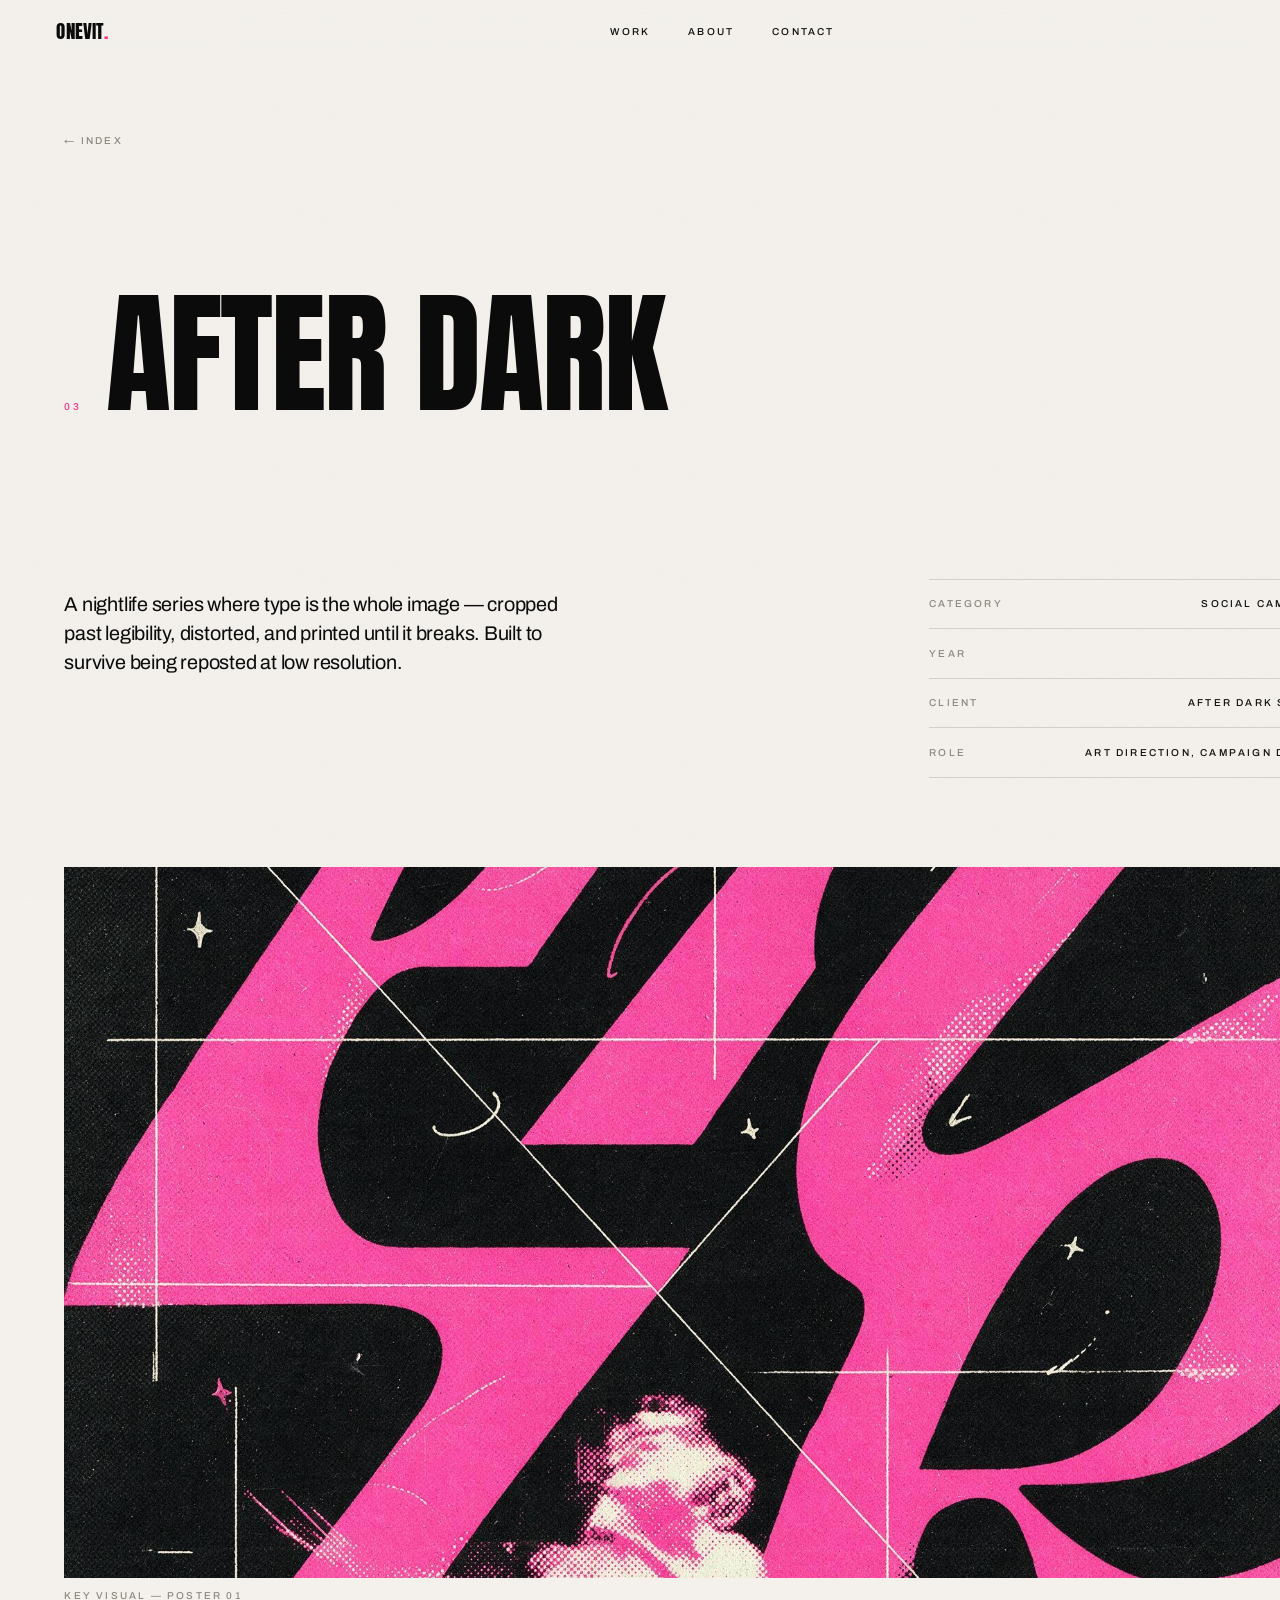
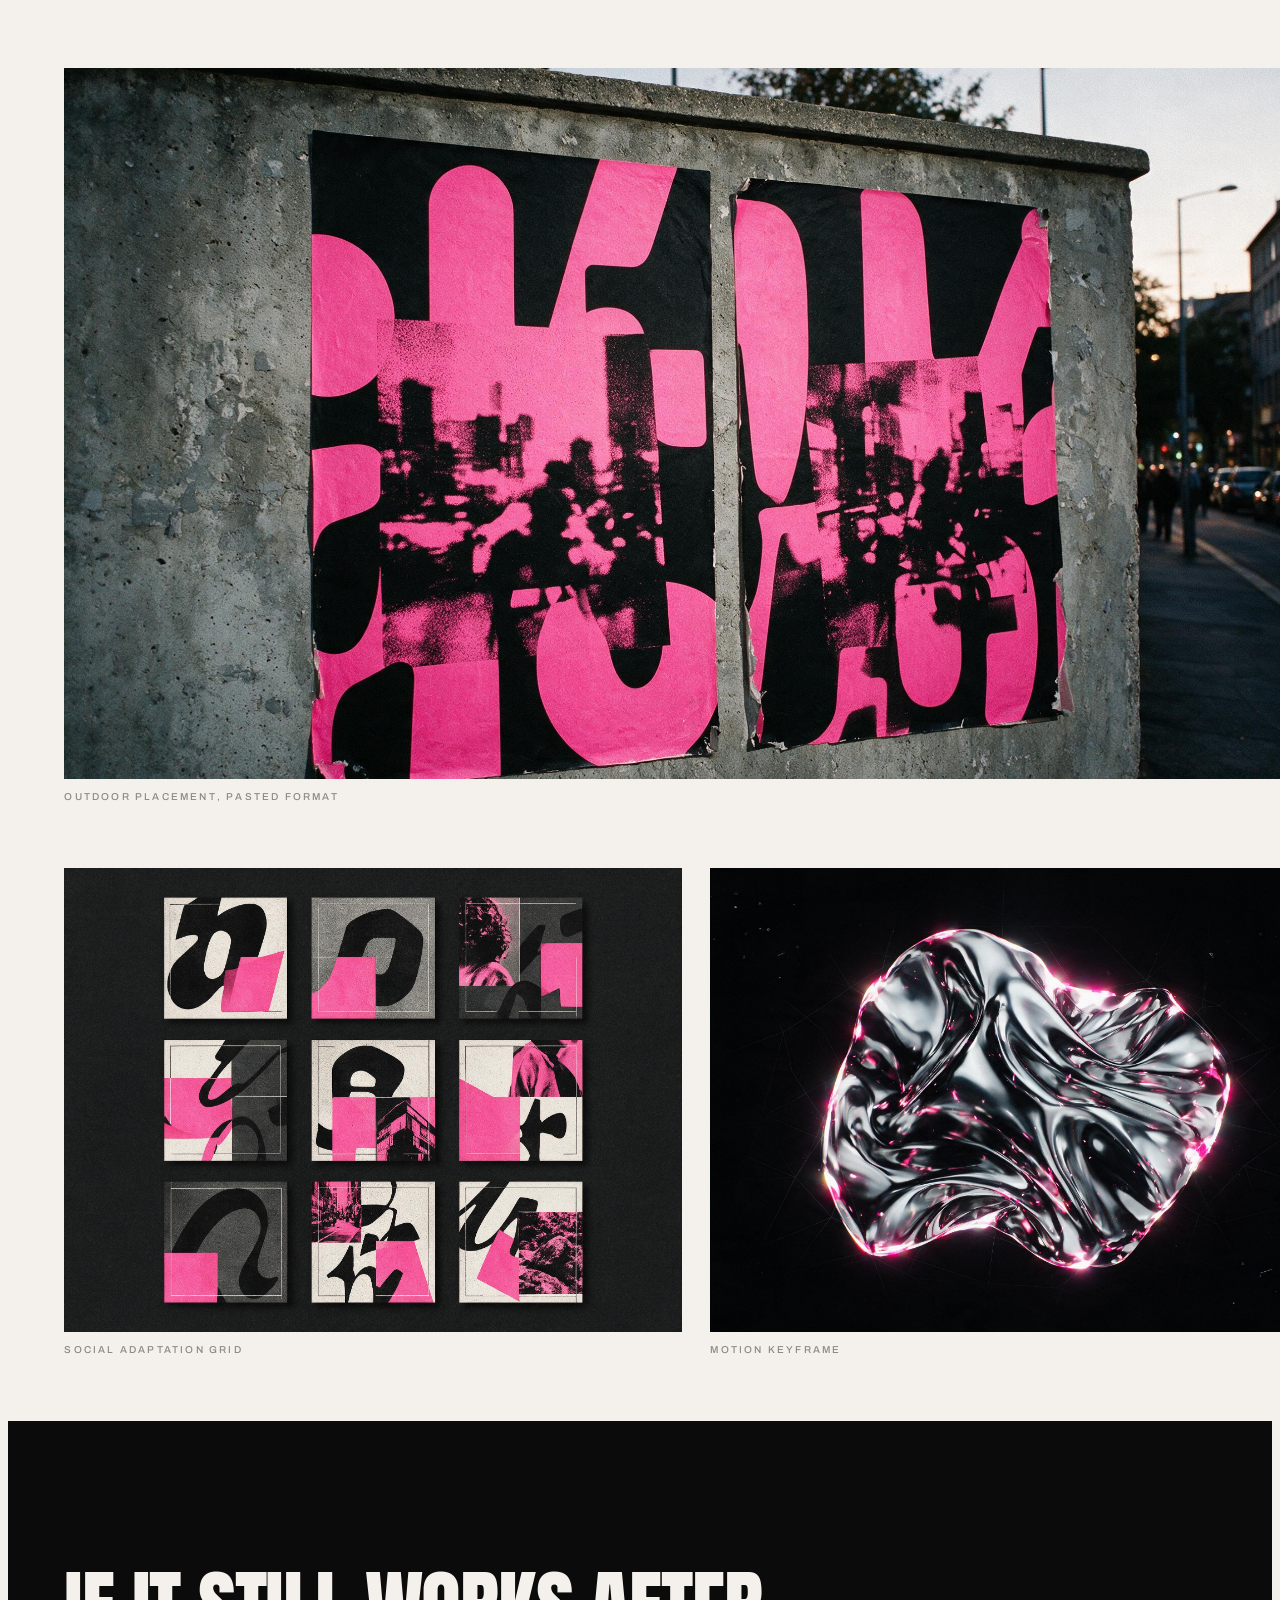
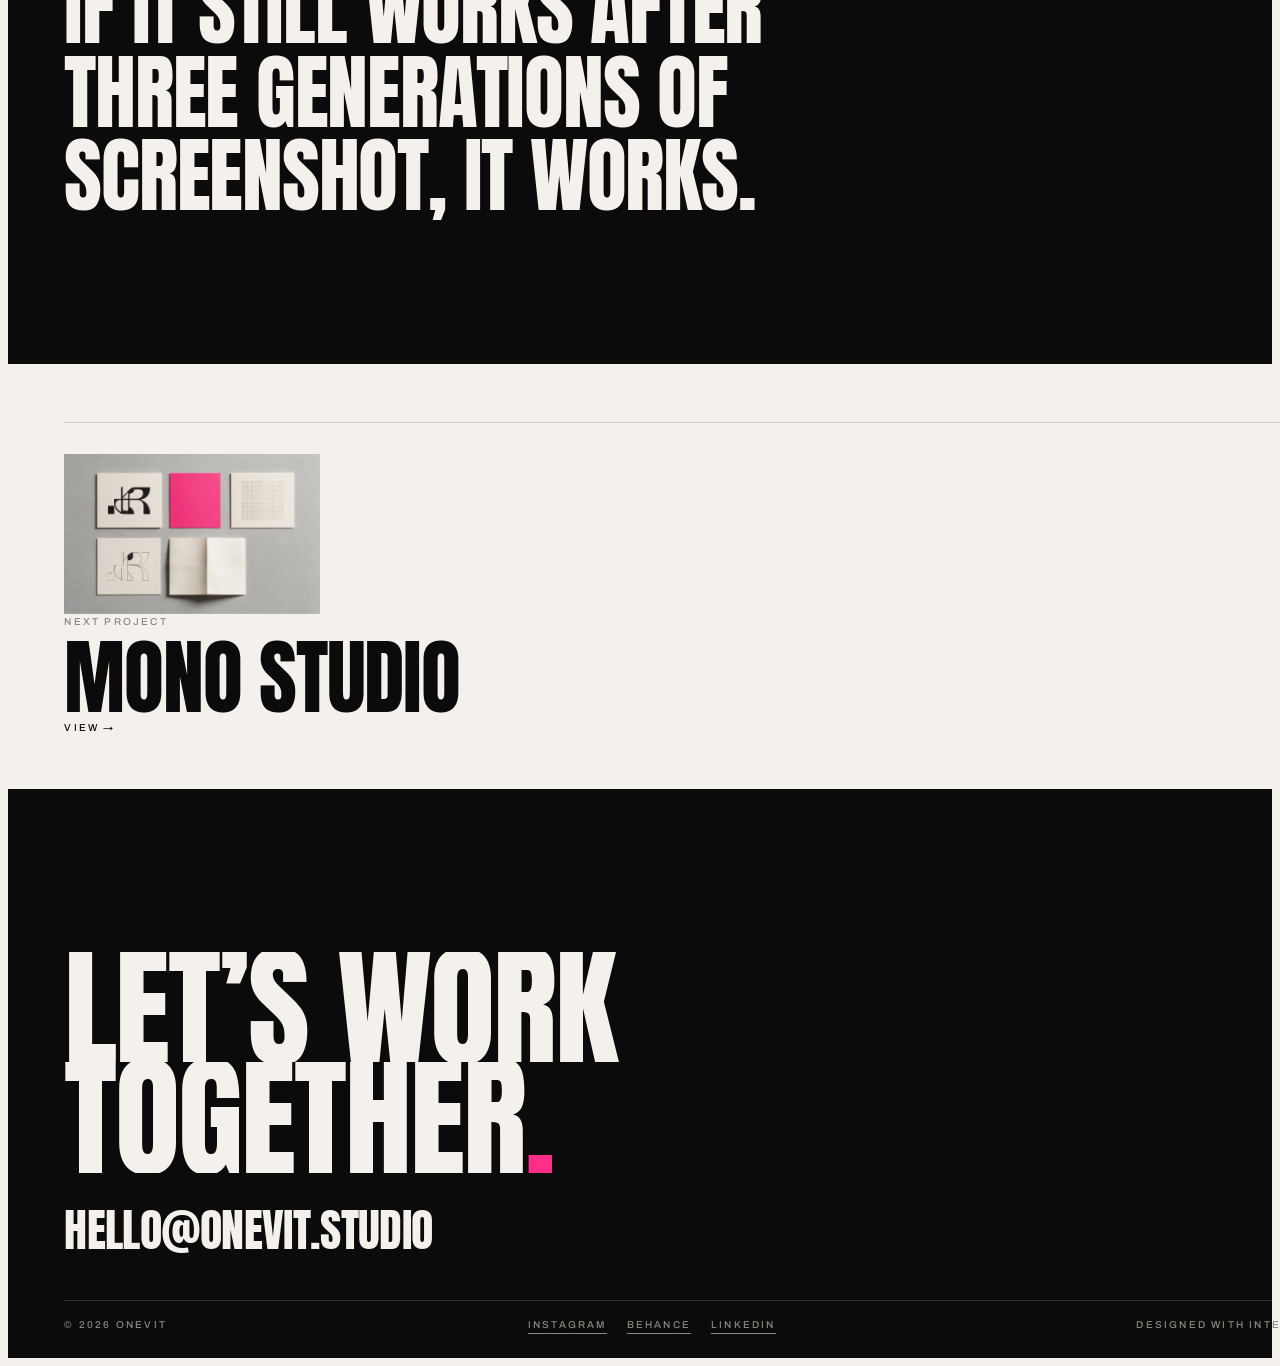
==== pages/work/after-dark/index.html @ bf9595f2 "Initial commit: Onevit portfolio ready for Vercel deployment Fixed prefers-reduced-motion curtain ov" ====
<!DOCTYPE html>
<html lang="en"><head>
<meta charset="utf-8">
<meta name="viewport" content="width=device-width,initial-scale=1">
<title>After Dark — Social Campaign — Onevit</title>
<meta name="description" content="A nightlife series where type is the whole image — cropped past legibility, distorted, and printed until it breaks. Built to survive being reposted at low resolution.">
<link rel="preconnect" href="https://fonts.googleapis.com">
<link rel="preconnect" href="https://fonts.gstatic.com" crossorigin="">
<link href="https://fonts.googleapis.com/css2?family=Archivo:ital,wght@0,400;0,500;0,600;1,400&amp;family=Anton&amp;display=swap" rel="stylesheet">
<style>
:root{
  --paper:#F4F1EC;
  --paper-2:#EBE7E0;
  --ink:#0B0B0B;
  --char:#171716;
  --grey:#8C8880;
  --grey-2:#B9B4AC;
  --pink:#FF2E88;
  --line:rgba(11,11,11,.14);
  --line-dark:rgba(244,241,236,.16);
  --ease:cubic-bezier(.16,1,.3,1);
}

html{ -webkit-font-smoothing:antialiased; text-rendering:optimizeLegibility; }
body{
  background:var(--paper);
  color:var(--ink);
  font-family:'Archivo',system-ui,sans-serif;
  font-size:15px;
  line-height:1.55;
  overflow-x:hidden;
}
a{ color:inherit; text-decoration:inherit; }

/* ---------- type ---------- */
.display{
  font-family:'Anton',Impact,sans-serif;
  font-weight:400;
  text-transform:uppercase;
  line-height:.82;
  letter-spacing:-.015em;
}
.mono{
  font-family:'Archivo',sans-serif;
  font-size:10px;
  letter-spacing:.22em;
  text-transform:uppercase;
  font-weight:500;
}
.lede{ font-size:clamp(17px,1.55vw,23px); line-height:1.45; letter-spacing:-.011em; }
.dim{ color:var(--grey); }
.pink{ color:var(--pink); }

/* fluid display sizes */
.d-hero{ font-size:clamp(64px,15.2vw,250px); }
.d-xl  { font-size:clamp(46px,10.5vw,168px); }
.d-lg  { font-size:clamp(34px,6.4vw,104px); }
.d-md  { font-size:clamp(26px,3.6vw,58px); }

.rule{ height:1px; background:var(--line); border:0; }
.on-dark .rule{ background:var(--line-dark); }

/* ---------- shell ---------- */
.shell{ width:100%; max-width:1680px; margin:0 auto; padding-left:clamp(18px,4.4vw,72px); padding-right:clamp(18px,4.4vw,72px); }

/* ================================================================
   LAYOUT UTILITIES
   The markup is authored against a Tailwind-style utility API, but
   only preflight is injected — the utilities themselves are not.
   This layer implements exactly the classes used in index.html.
   ================================================================ */

/* display */
.block{ display:block; }
.hidden{ display:none; }
.flex{ display:flex; }
.grid{ display:grid; }
.flex-col{ flex-direction:column; }
.flex-wrap{ flex-wrap:wrap; }

/* alignment */
.items-center{ align-items:center; }
.items-baseline{ align-items:baseline; }
.items-end{ align-items:flex-end; }
.justify-between{ justify-content:space-between; }
.justify-center{ justify-content:center; }
.self-end{ align-self:flex-end; }

/* grid */
.grid-cols-12{ grid-template-columns:repeat(12,minmax(0,1fr)); }
.grid-cols-2{ grid-template-columns:repeat(2,minmax(0,1fr)); }
.col-span-6{ grid-column:span 6/span 6; }
.col-span-12{ grid-column:1/-1; }

/* position */
.fixed{ position:fixed; }
.absolute{ position:absolute; }
.inset-0{ top:0; right:0; bottom:0; left:0; }
.z-\[90\]{ z-index:90; }

/* Prevent grid/flex children from forcing horizontal overflow:
   min-width:auto on an item lets long words push past the track. */
.grid > *, .flex > *{ min-width:0; }

/* ---------- responsive: >=768px ---------- */
@media (min-width:768px){
  .md\:block{ display:block; }
  .md\:flex{ display:flex; }
  .md\:hidden{ display:none; }
  .md\:items-end{ align-items:flex-end; }
  .md\:justify-end{ justify-content:flex-end; }
  .md\:self-end{ align-self:flex-end; }

  .md\:grid-cols-3{ grid-template-columns:repeat(3,minmax(0,1fr)); }

  .md\:col-span-1{ grid-column:span 1/span 1; }
  .md\:col-span-2{ grid-column:span 2/span 2; }
  .md\:col-span-3{ grid-column:span 3/span 3; }
  .md\:col-span-4{ grid-column:span 4/span 4; }
  .md\:col-span-5{ grid-column:span 5/span 5; }
  .md\:col-span-6{ grid-column:span 6/span 6; }
  .md\:col-span-7{ grid-column:span 7/span 7; }
  .md\:col-span-8{ grid-column:span 8/span 8; }
  .md\:col-span-9{ grid-column:span 9/span 9; }

  .md\:col-start-7{ grid-column-start:7; }
  .md\:col-start-9{ grid-column-start:9; }
}

/* ---------- nav ---------- */
.nav{
  position:fixed; top:0; left:0; right:0; z-index:80;
  backdrop-filter:saturate(1.1) blur(14px);
  -webkit-backdrop-filter:saturate(1.1) blur(14px);
  background:rgba(244,241,236,.72);
  border-bottom:1px solid transparent;
  transition:background .5s var(--ease), border-color .5s var(--ease), color .5s var(--ease);
}
.nav.scrolled{ border-bottom-color:var(--line); }
.nav.on-dark-nav{ background:rgba(11,11,11,.66); color:var(--paper); }
.nav.on-dark-nav.scrolled{ border-bottom-color:var(--line-dark); }
.nav a{ position:relative; }
.nav .navlink::after{
  content:''; position:absolute; left:0; bottom:-3px; height:1px; width:100%;
  background:currentColor; transform:scaleX(0); transform-origin:right;
  transition:transform .55s var(--ease);
}
.nav .navlink:hover::after{ transform:scaleX(1); transform-origin:left; }

.dot{ width:6px; height:6px; border-radius:50%; background:var(--pink); display:inline-block; }
.dot-pulse{ animation:pulse 2.4s ease-in-out infinite; }
@keyframes pulse{ 0%,100%{ opacity:1; transform:scale(1);} 50%{ opacity:.35; transform:scale(.78);} }

/* ---------- reveal ---------- */
.rv{ opacity:0; transform:translateY(26px); transition:opacity 1s var(--ease), transform 1s var(--ease); }
.rv.in{ opacity:1; transform:none; }
.rv-d1{ transition-delay:.08s } .rv-d2{ transition-delay:.16s } .rv-d3{ transition-delay:.24s } .rv-d4{ transition-delay:.32s }

/* masked line reveal */
.mask{ overflow:hidden; display:block; }
.mask > span{ display:block; transform:translateY(105%); transition:transform 1.15s var(--ease); }
.mask.in > span, .in > .mask > span{ transform:none; }

/* image reveal: curtain wipe */
.imgwrap{ position:relative; overflow:hidden; background:var(--paper-2); }
.imgwrap::after{
  content:''; position:absolute; inset:0; background:var(--paper);
  transform-origin:bottom; transform:scaleY(1); z-index:2;
  transition:transform 1.25s var(--ease);
}
.on-dark .imgwrap::after{ background:var(--ink); }
.imgwrap.in::after{ transform:scaleY(0); }
.imgwrap img{ display:block; width:100%; height:100%; object-fit:cover; transform:scale(1.08); transition:transform 1.6s var(--ease); }
.imgwrap.in img{ transform:scale(1); }

/* ---------- project hover ---------- */
.proj{ display:block; text-decoration:none; color:inherit; }
.proj .imgwrap img{ will-change:transform; }
.proj:hover .imgwrap.in img{ transform:scale(1.045); transition:transform 1.1s var(--ease); }
.proj .meta-line{ transition:color .5s var(--ease), transform .6s var(--ease); }
.proj:hover .p-title{ color:var(--pink); }
.proj .p-title{ transition:color .45s var(--ease); }
.proj .arr{ display:inline-block; transition:transform .6s var(--ease); }
.proj:hover .arr{ transform:translateX(9px); }

/* ---------- custom cursor ---------- */
.cursor{
  position:fixed; top:0; left:0; z-index:200; pointer-events:none;
  width:86px; height:86px; margin:-43px 0 0 -43px; border-radius:50%;
  background:var(--pink); color:#fff;
  display:flex; align-items:center; justify-content:center;
  font-family:'Archivo',sans-serif; font-size:10px; letter-spacing:.2em; font-weight:600;
  opacity:0; transform:translate3d(-100px,-100px,0) scale(0);
  transition:opacity .4s var(--ease), background .4s var(--ease);
}
.cursor.on{ opacity:1; }
@media (hover:none),(max-width:900px){ .cursor{ display:none !important; } }

/* ---------- services list ---------- */
.svc{ position:relative; display:block; border-top:1px solid var(--line-dark); }
.svc:last-child{ border-bottom:1px solid var(--line-dark); }
.svc .svc-title{ transition:transform .7s var(--ease), color .5s var(--ease); }
.svc:hover .svc-title{ transform:translateX(clamp(10px,2vw,34px)); color:var(--pink); }
.svc .svc-prev{
  position:absolute; right:clamp(10px,5vw,90px); top:50%; width:230px; height:150px;
  transform:translateY(-50%) scale(.9) rotate(-3deg); opacity:0; pointer-events:none;
  transition:opacity .5s var(--ease), transform .7s var(--ease); overflow:hidden; z-index:3;
}
.svc:hover .svc-prev{ opacity:1; transform:translateY(-50%) scale(1) rotate(-2deg); }
.svc .svc-prev img{ width:100%; height:100%; object-fit:cover; display:block; }
.svc .svc-prev::after{ display:none; }
@media (max-width:900px){ .svc .svc-prev{ display:none; } }

/* ---------- marquee ---------- */
.marq{ display:flex; width:max-content; animation:marq 42s linear infinite; }
.marq:hover{ animation-play-state:paused; }
@keyframes marq{ to{ transform:translateX(-50%); } }

/* ---------- misc ---------- */
.link-u{ position:relative; text-decoration:none; }
.link-u::after{
  content:''; position:absolute; left:0; bottom:-2px; height:1px; width:100%;
  background:currentColor; transform:scaleX(1); transform-origin:left;
  transition:transform .5s var(--ease);
}
.link-u:hover::after{ transform:scaleX(0); transform-origin:right; }

.grain{ position:fixed; inset:0; z-index:150; pointer-events:none; opacity:.045; mix-blend-mode:multiply;
  background-image:url("data:image/svg+xml,%3Csvg xmlns='http://www.w3.org/2000/svg' width='180' height='180'%3E%3Cfilter id='n'%3E%3CfeTurbulence type='fractalNoise' baseFrequency='.85' numOctaves='3'/%3E%3C/filter%3E%3Crect width='100%25' height='100%25' filter='url(%23n)'/%3E%3C/svg%3E"); }

::selection{ background:var(--pink); color:#fff; }

/* Fail-safe: if JS/IntersectionObserver never runs, content must still be visible.
   .js class is added by main.js immediately; without it everything renders open. */
html:not(.js) .rv{ opacity:1; transform:none; }
html:not(.js) .mask > span{ transform:none; }
html:not(.js) .imgwrap::after{ transform:scaleY(0); }
html:not(.js) .imgwrap img{ transform:none; }

/* next-project row: stop title and CTA colliding */
.nextrow .nextcta{ white-space:nowrap; flex:none; }
.nextrow .p-title{ display:block; line-height:.92; }
.nextrow{ flex-wrap:nowrap; gap:clamp(16px,2.8vw,40px); align-items:center; }
.nextrow .nextthumb{ display:block; flex:0 0 auto; width:clamp(132px,20vw,264px); }
.nextrow .nexttext{ flex:1 1 auto; min-width:0; }
.nextrow .nextthumb .imgwrap{ width:100%; background:var(--paper-2); }
.on-dark .nextrow .nextthumb .imgwrap{ background:#1d1d1c; }
.nextrow .nextthumb img{ width:100%; height:100%; object-fit:cover; display:block; }
@media (max-width:560px){ .nextrow{ flex-wrap:wrap; } .nextrow .nextthumb{ width:100%; } }


/* display text that wraps to several lines needs real leading */
.d-flow{ line-height:1.02; }

@media (prefers-reduced-motion:reduce){
  .imgwrap::after{ transition:none !important; transform:scaleY(0) !important; }
  .marq{ animation:none; }
}

</style>
<link rel="stylesheet" href="https://cdn.moda.app/runtime-libs/lenis-1.3.23/lenis.css">
<style data-moda-export-fonts="true">@font-face { font-family: 'Archivo'; src: url("../../../fonts/archivo-thin.ttf") format("truetype"); font-style: normal; font-weight: 100; font-display: swap; }
@font-face { font-family: 'Archivo'; src: url("../../../fonts/archivo-thinitalic.ttf") format("truetype"); font-style: italic; font-weight: 100; font-display: swap; }
@font-face { font-family: 'Archivo'; src: url("../../../fonts/archivo-extralight.ttf") format("truetype"); font-style: normal; font-weight: 200; font-display: swap; }
@font-face { font-family: 'Archivo'; src: url("../../../fonts/archivo-extralightitalic.ttf") format("truetype"); font-style: italic; font-weight: 200; font-display: swap; }
@font-face { font-family: 'Archivo'; src: url("../../../fonts/archivo-light.ttf") format("truetype"); font-style: normal; font-weight: 300; font-display: swap; }
@font-face { font-family: 'Archivo'; src: url("../../../fonts/archivo-lightitalic.ttf") format("truetype"); font-style: italic; font-weight: 300; font-display: swap; }
@font-face { font-family: 'Archivo'; src: url("../../../fonts/archivo-regular.ttf") format("truetype"); font-style: normal; font-weight: 400; font-display: swap; }
@font-face { font-family: 'Archivo'; src: url("../../../fonts/archivo-italic.ttf") format("truetype"); font-style: italic; font-weight: 400; font-display: swap; }
@font-face { font-family: 'Archivo'; src: url("../../../fonts/archivo-medium.ttf") format("truetype"); font-style: normal; font-weight: 500; font-display: swap; }
@font-face { font-family: 'Archivo'; src: url("../../../fonts/archivo-mediumitalic.ttf") format("truetype"); font-style: italic; font-weight: 500; font-display: swap; }
@font-face { font-family: 'Archivo'; src: url("../../../fonts/archivo-semibold.ttf") format("truetype"); font-style: normal; font-weight: 600; font-display: swap; }
@font-face { font-family: 'Archivo'; src: url("../../../fonts/archivo-semibolditalic.ttf") format("truetype"); font-style: italic; font-weight: 600; font-display: swap; }
@font-face { font-family: 'Archivo'; src: url("../../../fonts/archivo-bold.ttf") format("truetype"); font-style: normal; font-weight: 700; font-display: swap; }
@font-face { font-family: 'Archivo'; src: url("../../../fonts/archivo-bolditalic.ttf") format("truetype"); font-style: italic; font-weight: 700; font-display: swap; }
@font-face { font-family: 'Archivo'; src: url("../../../fonts/archivo-extrabold.ttf") format("truetype"); font-style: normal; font-weight: 800; font-display: swap; }
@font-face { font-family: 'Archivo'; src: url("../../../fonts/archivo-extrabolditalic.ttf") format("truetype"); font-style: italic; font-weight: 800; font-display: swap; }
@font-face { font-family: 'Archivo'; src: url("../../../fonts/archivo-black.ttf") format("truetype"); font-style: normal; font-weight: 900; font-display: swap; }
@font-face { font-family: 'Archivo'; src: url("../../../fonts/archivo-blackitalic.ttf") format("truetype"); font-style: italic; font-weight: 900; font-display: swap; }
@font-face { font-family: 'Anton'; src: url("../../../fonts/anton-regular.ttf") format("truetype"); font-style: normal; font-weight: 400; font-display: swap; }</style></head>
<body>

<div class="grain"></div>
<div class="cursor">VIEW</div>

<header class="nav">
  <div class="shell flex items-center justify-between" style="height:64px">
    <a href="/" class="display" style="font-size:19px;letter-spacing:.01em">Onevit<span class="pink">.</span></a>
    <nav class="hidden md:flex items-center" style="gap:38px">
      <a href="/#work" class="mono navlink">Work</a>
      <a href="/#about" class="mono navlink">About</a>
      <a href="/#contact" class="mono navlink">Contact</a>
    </nav>
    <div class="flex items-center" style="gap:14px">
      <span class="hidden sm:flex items-center mono" style="gap:8px"><span class="dot dot-pulse"></span> Available for work</span>
      <a href="/" class="md:hidden mono" style="letter-spacing:.2em">Index</a>
    </div>
  </div>
</header>

<section class="shell" style="padding-top:120px;padding-bottom:clamp(26px,3.4vw,50px)">
  <a href="/#work" class="mono dim" style="display:inline-block;margin-bottom:clamp(20px,3vw,44px)">← Index</a>
  <div class="flex items-baseline" style="gap:clamp(14px,2vw,30px);flex-wrap:wrap">
    <span class="mono pink">03</span>
    <h1 class="display d-xl">After Dark</h1>
  </div>
  <div class="grid grid-cols-12" style="gap:clamp(18px,2.6vw,44px);margin-top:clamp(28px,4vw,60px)">
    <div class="col-span-12 md:col-span-6">
      <p class="lede" style="max-width:48ch">A nightlife series where type is the whole image — cropped past legibility, distorted, and printed until it breaks. Built to survive being reposted at low resolution.</p>
    </div>
    <div class="col-span-12 md:col-span-4 md:col-start-9">
      <hr class="rule">
      <div class="flex justify-between mono" style="padding:9px 0"><span class="dim">Category</span><span>Social Campaign</span></div>
      <hr class="rule">
      <div class="flex justify-between mono" style="padding:9px 0"><span class="dim">Year</span><span>2025</span></div>
      <hr class="rule">
      <div class="flex justify-between mono" style="padding:9px 0"><span class="dim">Client</span><span>After Dark Series</span></div>
      <hr class="rule">
      <div class="flex justify-between mono" style="padding:9px 0;gap:16px"><span class="dim">Role</span><span style="text-align:right">Art Direction, Campaign Design</span></div>
      <hr class="rule">
    </div>
  </div>
</section>

<section class="shell" style="padding-top:clamp(20px,3vw,46px)">
<figure style="margin:0 0 clamp(30px,5vw,84px)"><div class="imgwrap" style="aspect-ratio:16/9"><img src="../../../images/b5e12967-811c-4be9-8004-e3dd4ce8ab00.jpg" alt="Key visual — poster 01"></div><figcaption class="mono dim" style="margin-top:10px">Key visual — poster 01</figcaption></figure>
<figure style="margin:0 0 clamp(30px,5vw,84px)"><div class="imgwrap" style="aspect-ratio:16/9"><img src="../../../images/e5fa30bd-385d-4f64-befc-80cc287d498d.jpg" alt="Outdoor placement, pasted format"></div><figcaption class="mono dim" style="margin-top:10px">Outdoor placement, pasted format</figcaption></figure>
<div class="grid grid-cols-12" style="gap:clamp(14px,2.2vw,34px);margin-bottom:clamp(30px,5vw,84px)"><figure class="col-span-12 md:col-span-6" style="margin:0"><div class="imgwrap" style="aspect-ratio:4/3"><img src="../../../images/5c1acd10-02b7-4778-abdd-658936f327f0.jpg" alt="Social adaptation grid"></div><figcaption class="mono dim" style="margin-top:10px">Social adaptation grid</figcaption></figure><figure class="col-span-12 md:col-span-6" style="margin:0"><div class="imgwrap" style="aspect-ratio:4/3"><img src="../../../images/170db924-1c17-42d3-af0c-a8b0bc180ca3.jpg" alt="Motion keyframe"></div><figcaption class="mono dim" style="margin-top:10px">Motion keyframe</figcaption></figure></div>
</section>

<section data-nav="dark" class="on-dark" style="background:var(--ink);color:var(--paper)">
  <div class="shell" style="padding-top:clamp(36px,5vw,72px);padding-bottom:clamp(36px,5vw,72px)">
    <p class="display d-lg d-flow rv" style="max-width:18ch">If it still works after three generations of screenshot, it works.</p>
  </div>
</section>

<section class="shell" style="padding-top:clamp(30px,4vw,60px);padding-bottom:clamp(30px,4vw,60px)">
  <hr class="rule" style="margin-bottom:clamp(18px,2.4vw,34px)">
  <a href="/work/mono-studio" class="proj nextrow flex items-center justify-between" data-cursor="NEXT">
    <span class="nextthumb"><span class="imgwrap in" style="aspect-ratio:16/10;display:block"><img src="../../../images/55382a5c-c7cb-4652-aa53-b24c6d58e9b3.jpg" alt="Monogram construction and identity system" loading="lazy" decoding="async"></span></span>
    <span class="nexttext">
      <span class="mono dim" style="display:block;margin-bottom:10px">Next project</span>
      <span class="display d-lg p-title">Mono Studio</span>
    </span>
    <span class="mono nextcta" style="padding-bottom:12px">View <span class="arr">→</span></span>
  </a>
</section>

<section data-nav="dark" class="on-dark" style="background:var(--ink);color:var(--paper)">
  <div class="shell" style="padding-top:clamp(30px,4vw,60px);padding-bottom:26px">
    <h2 class="display d-xl rv" style="margin-bottom:clamp(22px,3vw,44px)">
      <span class="mask"><span>Let’s work</span></span>
      <span class="mask"><span>together<span class="pink">.</span></span></span>
    </h2>
    <a href="mailto:hello@onevit.studio" class="proj display d-md p-title" data-cursor="MAIL">hello@onevit.studio</a>
    <hr class="rule" style="margin:clamp(30px,4vw,60px) 0 16px">
    <div class="flex flex-wrap items-center justify-between mono" style="gap:14px;color:var(--grey)">
      <span>© <span data-year="">2026</span> Onevit</span>
      <span class="flex" style="gap:20px">
        <a href="#" class="link-u">Instagram</a>
        <a href="#" class="link-u">Behance</a>
        <a href="#" class="link-u">LinkedIn</a>
      </span>
      <span>Designed with intention.</span>
    </div>
  </div>
</section>

<script src="https://cdn.moda.app/runtime-libs/lenis-1.3.23/lenis.min.js"></script>
<script src="../../../assets/main.js"></script>

</body></html>
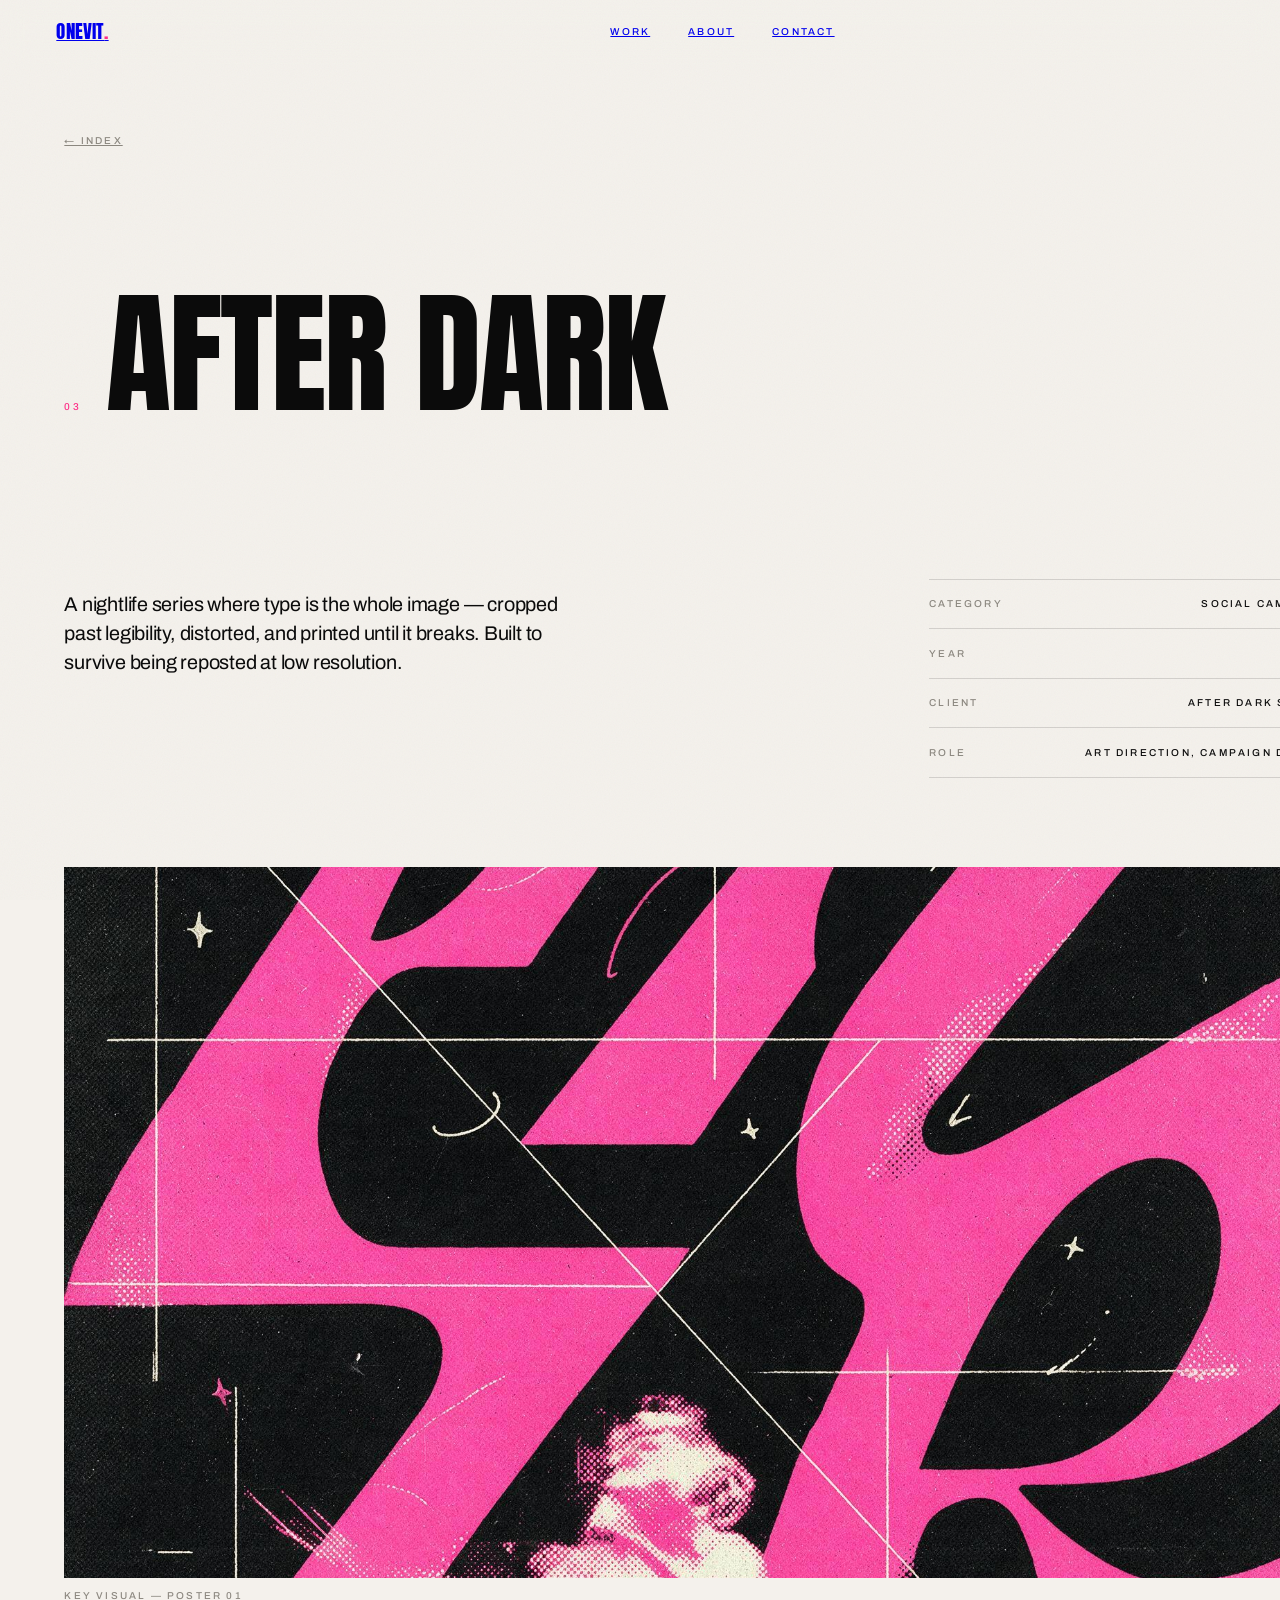
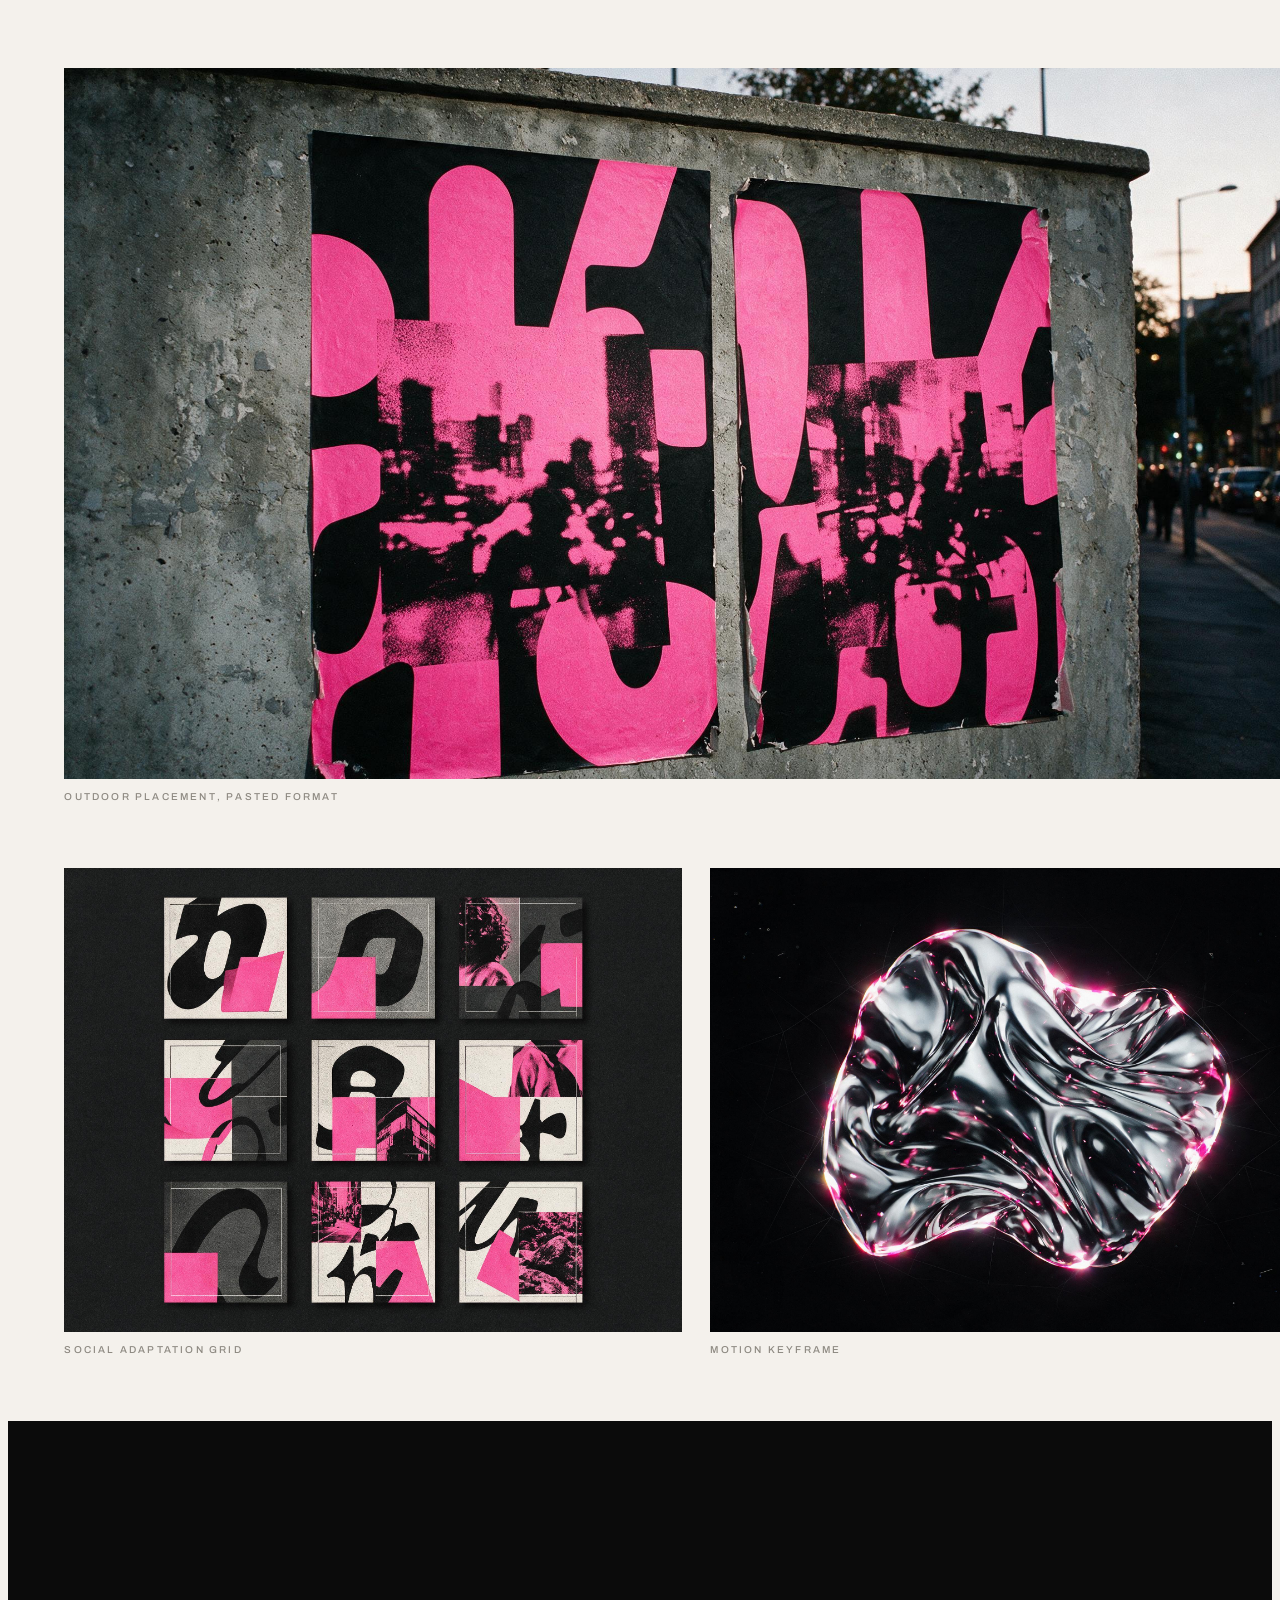
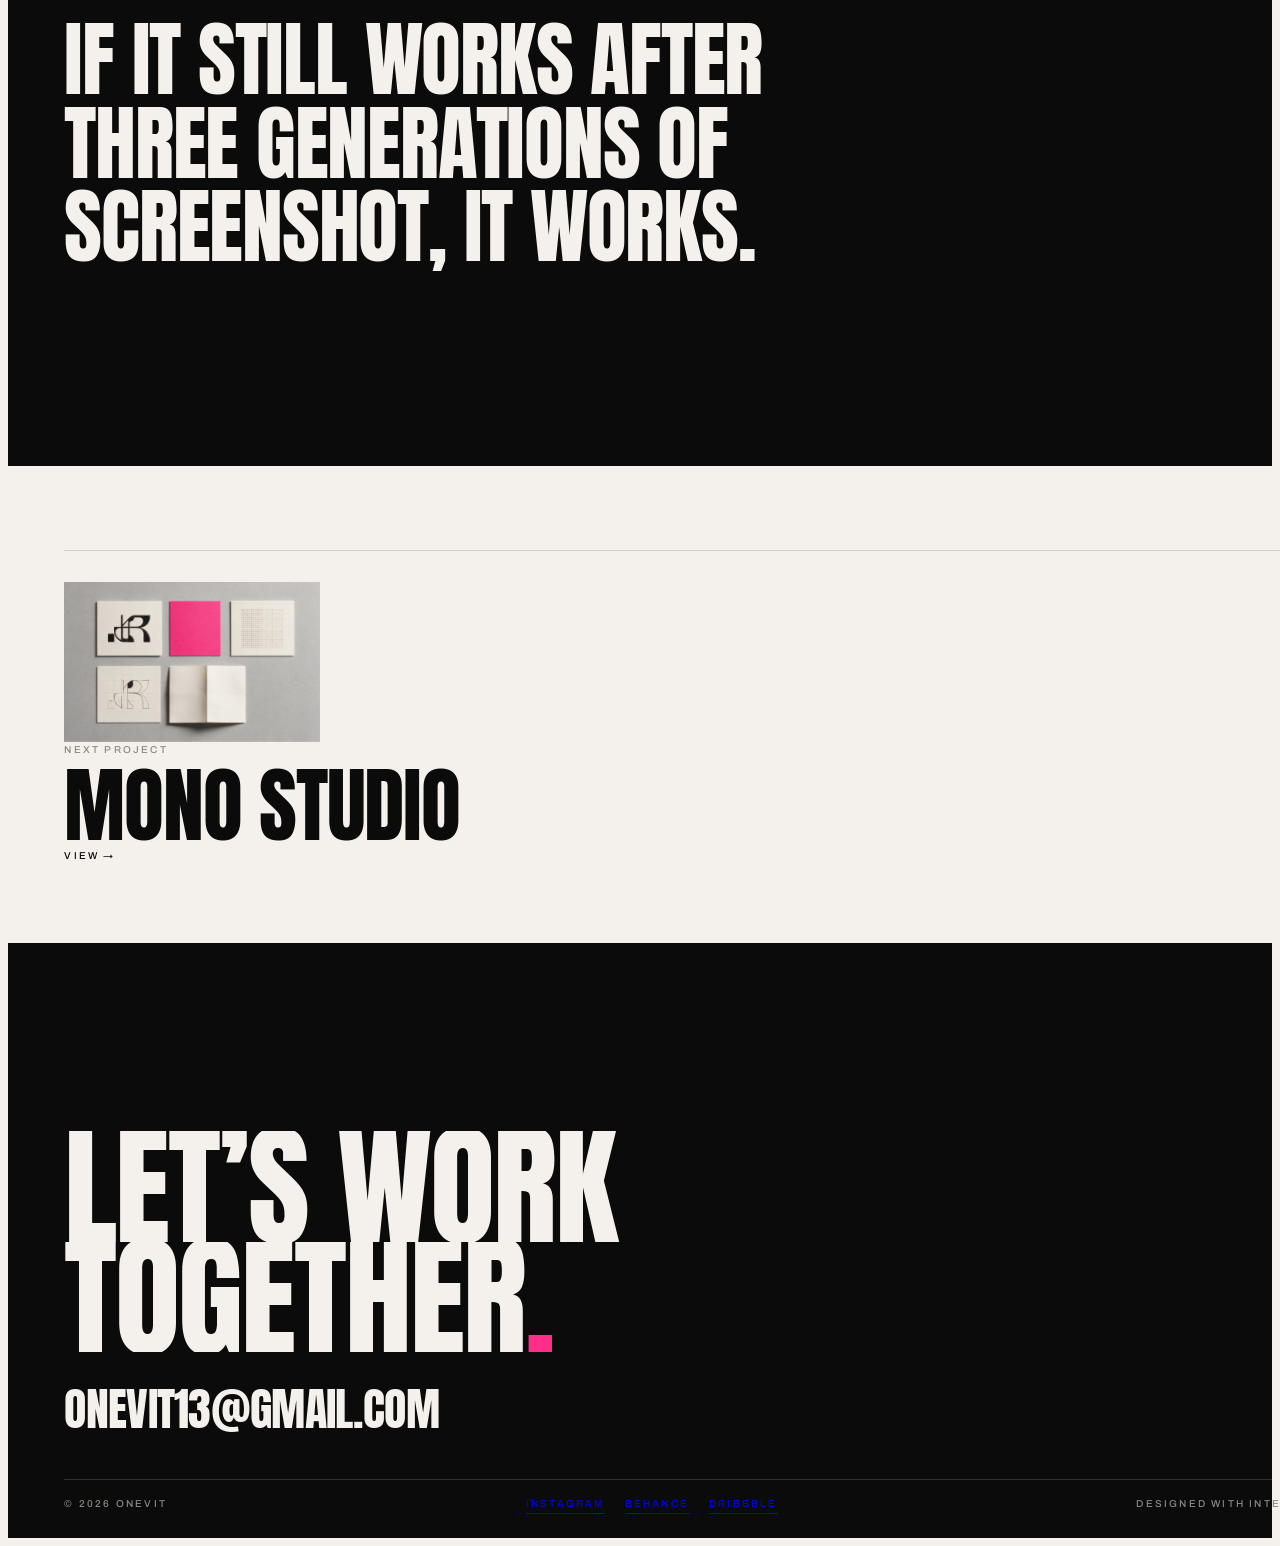
==== commit 8d1d1896: "Update email, social links (Instagram, Behance, Dribbble)" ====
--- a/pages/work/after-dark/index.html
+++ b/pages/work/after-dark/index.html
@@ -30,7 +30,6 @@
   line-height:1.55;
   overflow-x:hidden;
 }
-a{ color:inherit; text-decoration:inherit; }
 
 /* ---------- type ---------- */
 .display{
@@ -253,13 +252,13 @@
 .d-flow{ line-height:1.02; }
 
 @media (prefers-reduced-motion:reduce){
-  .imgwrap::after{ transition:none !important; transform:scaleY(0) !important; }
+  .rv,.mask>span,.imgwrap::after,.imgwrap img{ transition:none !important; opacity:1 !important; transform:none !important; }
   .marq{ animation:none; }
 }
 
 </style>
 <link rel="stylesheet" href="https://cdn.moda.app/runtime-libs/lenis-1.3.23/lenis.css">
-<style data-moda-export-fonts="true">@font-face { font-family: 'Archivo'; src: url("../../../fonts/archivo-thin.ttf") format("truetype"); font-style: normal; font-weight: 100; font-display: swap; }
+<script src="https://cdn.moda.app/runtime-libs/tailwind-browser-4.1.13-index.global.min.js"></script><style data-moda-export-fonts="true">@font-face { font-family: 'Archivo'; src: url("../../../fonts/archivo-thin.ttf") format("truetype"); font-style: normal; font-weight: 100; font-display: swap; }
 @font-face { font-family: 'Archivo'; src: url("../../../fonts/archivo-thinitalic.ttf") format("truetype"); font-style: italic; font-weight: 100; font-display: swap; }
 @font-face { font-family: 'Archivo'; src: url("../../../fonts/archivo-extralight.ttf") format("truetype"); font-style: normal; font-weight: 200; font-display: swap; }
 @font-face { font-family: 'Archivo'; src: url("../../../fonts/archivo-extralightitalic.ttf") format("truetype"); font-style: italic; font-weight: 200; font-display: swap; }
@@ -329,12 +328,12 @@
 </section>
 
 <section data-nav="dark" class="on-dark" style="background:var(--ink);color:var(--paper)">
-  <div class="shell" style="padding-top:clamp(36px,5vw,72px);padding-bottom:clamp(36px,5vw,72px)">
+  <div class="shell" style="padding-top:clamp(56px,9vw,130px);padding-bottom:clamp(56px,9vw,130px)">
     <p class="display d-lg d-flow rv" style="max-width:18ch">If it still works after three generations of screenshot, it works.</p>
   </div>
 </section>
 
-<section class="shell" style="padding-top:clamp(30px,4vw,60px);padding-bottom:clamp(30px,4vw,60px)">
+<section class="shell" style="padding-top:clamp(46px,6vw,90px);padding-bottom:clamp(46px,6vw,90px)">
   <hr class="rule" style="margin-bottom:clamp(18px,2.4vw,34px)">
   <a href="/work/mono-studio" class="proj nextrow flex items-center justify-between" data-cursor="NEXT">
     <span class="nextthumb"><span class="imgwrap in" style="aspect-ratio:16/10;display:block"><img src="../../../images/55382a5c-c7cb-4652-aa53-b24c6d58e9b3.jpg" alt="Monogram construction and identity system" loading="lazy" decoding="async"></span></span>
@@ -347,19 +346,19 @@
 </section>
 
 <section data-nav="dark" class="on-dark" style="background:var(--ink);color:var(--paper)">
-  <div class="shell" style="padding-top:clamp(30px,4vw,60px);padding-bottom:26px">
+  <div class="shell" style="padding-top:clamp(46px,6vw,86px);padding-bottom:26px">
     <h2 class="display d-xl rv" style="margin-bottom:clamp(22px,3vw,44px)">
       <span class="mask"><span>Let’s work</span></span>
       <span class="mask"><span>together<span class="pink">.</span></span></span>
     </h2>
-    <a href="mailto:hello@onevit.studio" class="proj display d-md p-title" data-cursor="MAIL">hello@onevit.studio</a>
+    <a href="mailto:onevit13@gmail.com" class="proj display d-md p-title" data-cursor="MAIL">onevit13@gmail.com</a>
     <hr class="rule" style="margin:clamp(30px,4vw,60px) 0 16px">
     <div class="flex flex-wrap items-center justify-between mono" style="gap:14px;color:var(--grey)">
       <span>© <span data-year="">2026</span> Onevit</span>
       <span class="flex" style="gap:20px">
-        <a href="#" class="link-u">Instagram</a>
-        <a href="#" class="link-u">Behance</a>
-        <a href="#" class="link-u">LinkedIn</a>
+        <a href="https://www.instagram.com/depthstudio._/" class="link-u">Instagram</a>
+        <a href="https://www.behance.net/onevit" class="link-u">Behance</a>
+        <a href="https://dribbble.com/one_vit" class="link-u">Dribbble</a>
       </span>
       <span>Designed with intention.</span>
     </div>
@@ -367,6 +366,6 @@
 </section>
 
 <script src="https://cdn.moda.app/runtime-libs/lenis-1.3.23/lenis.min.js"></script>
-<script src="../../../assets/main.js"></script>
+<script src="/assets/main.js"></script>
 
 </body></html>
